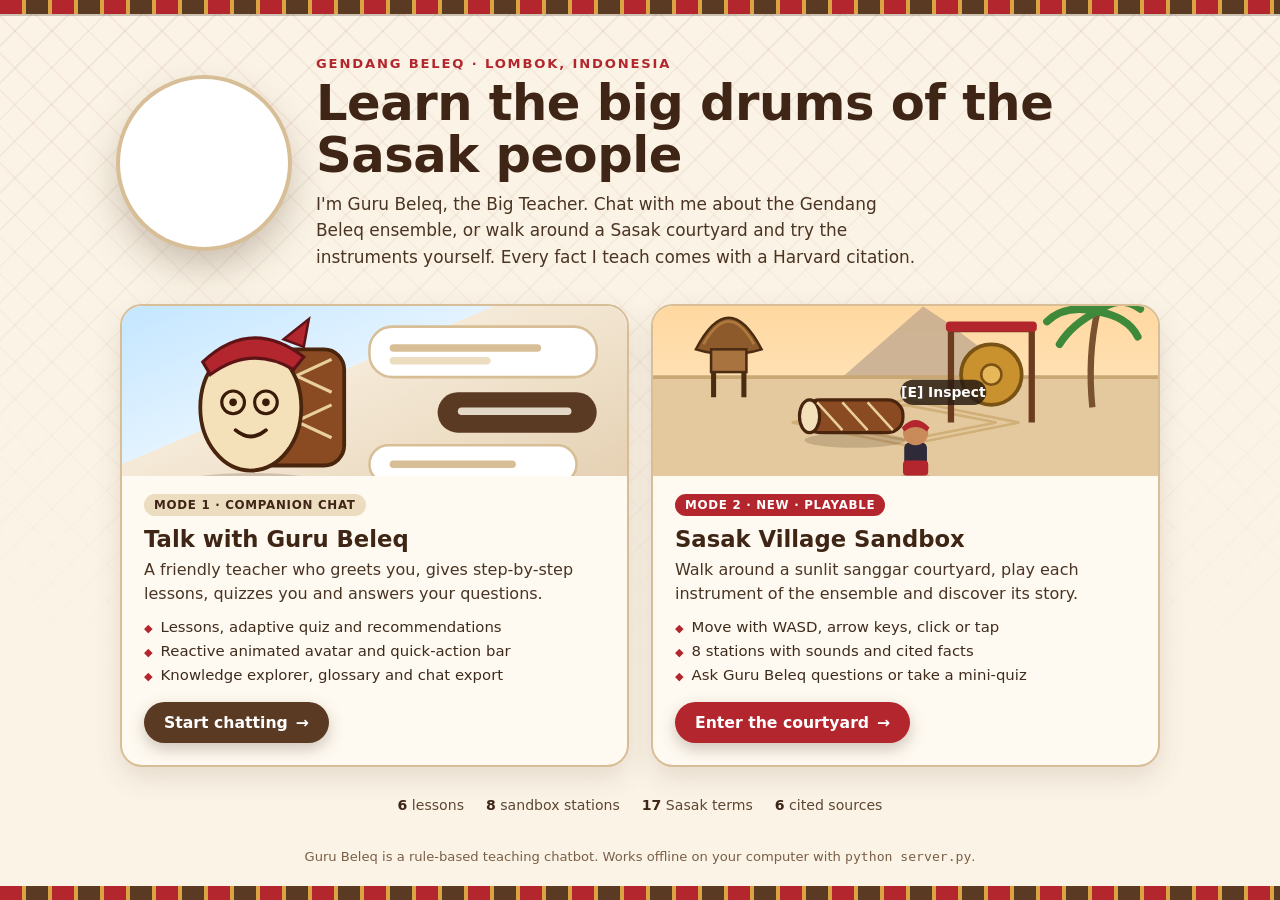
==== web/landing.html @ 57075780 "Add optional Gemini Smart Mode, mode-selection landing page and Sasak Village Sandbox Smart Mode (sr" ====
<!DOCTYPE html>
<html lang="en">
<head>
<meta charset="utf-8">
<meta name="viewport" content="width=device-width, initial-scale=1">
<title>Guru Beleq - Choose how to learn</title>
<meta name="description" content="Learn the Gendang Beleq, the big-drum ensemble of the Sasak people of Lombok, by chatting with Guru Beleq or exploring a playable Sasak village courtyard.">
<link rel="icon" href="/avatar.png">
<style>
  :root {
    --brown:#5b3a24; --brown-dark:#3e2515; --red:#b3262d; --red-dark:#8f1d23;
    --cream:#fbf4e6; --tan:#ecdcc0; --tan-dark:#d7be96; --gold:#d9a441; --ink:#2b1d12;
  }
  * { box-sizing:border-box; }
  html, body { margin:0; }
  body {
    min-height:100vh; font-family: system-ui, -apple-system, "Segoe UI", sans-serif; color:var(--ink);
    background-color:var(--cream);
    /* songket-like woven diamonds */
    background-image:
      linear-gradient(180deg, rgba(251,244,230,0) 0%, var(--cream) 78%),
      repeating-linear-gradient(45deg, rgba(179,38,45,0.06) 0 2px, transparent 2px 26px),
      repeating-linear-gradient(-45deg, rgba(91,58,36,0.07) 0 2px, transparent 2px 26px);
    display:flex; flex-direction:column;
  }
  .band {
    height:14px; flex:none;
    background:
      repeating-linear-gradient(90deg, var(--red) 0 22px, var(--gold) 22px 26px, var(--brown) 26px 48px, var(--gold) 48px 52px);
    box-shadow: 0 2px 0 rgba(62,37,21,0.25);
  }
  main { flex:1; width:100%; max-width:1080px; margin:0 auto; padding:34px 20px 28px; display:flex; flex-direction:column; justify-content:center; }

  .hero { display:flex; align-items:center; gap:28px; margin-bottom:34px; }
  .hero-avatar {
    flex:none; width:168px; height:168px; border-radius:50%;
    background:#fff url('/avatar.png') center/cover no-repeat;
    border:6px solid #fff; box-shadow: 0 0 0 4px var(--tan-dark), 0 18px 40px rgba(62,37,21,0.28);
    animation: bob 3.2s ease-in-out infinite; cursor:pointer;
  }
  @keyframes bob { 0%,100% { transform:translateY(0) rotate(-2deg); } 50% { transform:translateY(-8px) rotate(2deg); } }
  .eyebrow { margin:0 0 6px; font-size:.82rem; font-weight:700; letter-spacing:.14em; text-transform:uppercase; color:var(--red); }
  h1 { margin:0 0 10px; font-size:clamp(2rem, 5vw, 3.1rem); line-height:1.05; color:var(--brown-dark); letter-spacing:-.01em; }
  .lede { margin:0; max-width:56ch; font-size:1.06rem; line-height:1.55; color:#4a3423; }

  .modes { display:grid; grid-template-columns:1fr 1fr; gap:22px; }
  .mode {
    position:relative; display:flex; flex-direction:column; text-decoration:none; color:inherit;
    background:#fffaf1; border:2px solid var(--tan-dark); border-radius:22px; overflow:hidden;
    box-shadow: 0 10px 28px rgba(62,37,21,0.12);
    transition: transform .18s ease, box-shadow .18s ease, border-color .18s ease;
  }
  .mode:hover, .mode:focus-visible { transform:translateY(-4px); box-shadow:0 18px 40px rgba(62,37,21,0.2); border-color:var(--brown); outline:none; }
  .mode:focus-visible { box-shadow:0 0 0 4px rgba(179,38,45,0.35), 0 18px 40px rgba(62,37,21,0.2); }
  .scene { height:170px; position:relative; overflow:hidden; }
  .scene svg { width:100%; height:100%; display:block; }
  .mode-body { padding:18px 22px 22px; display:flex; flex-direction:column; flex:1; }
  .tag { align-self:flex-start; font-size:.74rem; font-weight:700; letter-spacing:.06em; text-transform:uppercase;
         padding:4px 10px; border-radius:999px; background:var(--tan); color:var(--brown-dark); margin-bottom:10px; }
  .tag.new { background:var(--red); color:#fff; }
  .mode h2 { margin:0 0 6px; font-size:1.42rem; color:var(--brown-dark); }
  .mode p { margin:0 0 12px; line-height:1.5; color:#4a3423; }
  .mode ul { margin:0 0 18px; padding:0; list-style:none; display:grid; gap:6px; font-size:.93rem; color:#3f2b1c; }
  .mode li { display:flex; gap:8px; align-items:flex-start; }
  .mode li::before { content:"◆"; color:var(--red); font-size:.7rem; margin-top:4px; }
  .cta {
    margin-top:auto; align-self:flex-start; display:inline-flex; align-items:center; gap:8px;
    padding:11px 20px; border-radius:999px; font-weight:700; font-size:.98rem; color:#fff;
    background:var(--brown); box-shadow:0 6px 16px rgba(62,37,21,0.25); transition: background .15s;
  }
  .mode.sandbox .cta { background:var(--red); }
  .mode:hover .cta { background:var(--brown-dark); }
  .mode.sandbox:hover .cta { background:var(--red-dark); }
  .cta span { transition: transform .15s; }
  .mode:hover .cta span { transform:translateX(4px); }

  .facts { margin:30px 0 0; display:flex; flex-wrap:wrap; gap:10px 22px; justify-content:center; font-size:.88rem; color:#5d4532; }
  .facts b { color:var(--brown-dark); }
  footer { text-align:center; padding:0 20px 22px; font-size:.82rem; color:#7a5f48; }
  footer a { color:var(--brown); }

  @media (max-width: 760px) {
    main { padding:24px 16px 20px; }
    .hero { flex-direction:column; text-align:center; gap:16px; margin-bottom:24px; }
    .hero-avatar { width:128px; height:128px; }
    .lede { margin:0 auto; }
    .modes { grid-template-columns:1fr; gap:16px; }
    .scene { height:140px; }
  }
  @media (prefers-reduced-motion: reduce) { .hero-avatar { animation:none; } .mode, .cta span { transition:none; } }
</style>
</head>
<body>
<div class="band" aria-hidden="true"></div>
<main>
  <section class="hero">
    <div class="hero-avatar" id="avatar" role="img" aria-label="Guru Beleq, a smiling drum wearing a Sasak head cloth" title="Tap me!"></div>
    <div>
      <p class="eyebrow">Gendang Beleq · Lombok, Indonesia</p>
      <h1>Learn the big drums of the Sasak people</h1>
      <p class="lede">I'm Guru Beleq, the Big Teacher. Chat with me about the Gendang Beleq ensemble, or walk around a Sasak courtyard and try the instruments yourself. Every fact I teach comes with a Harvard citation.</p>
    </div>
  </section>

  <section class="modes" aria-label="Choose a mode">
    <a class="mode chat" href="/chat">
      <div class="scene" aria-hidden="true">
        <svg viewBox="0 0 400 170" preserveAspectRatio="xMidYMid slice">
          <defs>
            <linearGradient id="room" x1="0" y1="0" x2="1" y2="1"><stop offset="0" stop-color="#bfe4ff"/><stop offset=".42" stop-color="#e3f3ff"/><stop offset=".421" stop-color="#f5ead8"/><stop offset="1" stop-color="#e4cfb0"/></linearGradient>
          </defs>
          <rect width="400" height="170" fill="url(#room)"/>
          <rect x="196" y="34" width="180" height="40" rx="18" fill="#fff" stroke="#d7be96" stroke-width="2"/>
          <rect x="212" y="48" width="120" height="6" rx="3" fill="#d7be96"/><rect x="212" y="58" width="80" height="6" rx="3" fill="#ecdcc0"/>
          <rect x="250" y="86" width="126" height="32" rx="16" fill="#5b3a24"/>
          <rect x="266" y="98" width="90" height="6" rx="3" fill="#fbf4e6" opacity=".85"/>
          <rect x="196" y="128" width="164" height="30" rx="15" fill="#fff" stroke="#d7be96" stroke-width="2"/>
          <rect x="212" y="140" width="100" height="6" rx="3" fill="#d7be96"/>
          <g transform="translate(36 22)">
            <ellipse cx="66" cy="136" rx="56" ry="8" fill="#3e2515" opacity=".18"/>
            <rect x="64" y="30" width="76" height="92" rx="16" fill="#8a4b22" stroke="#4a250d" stroke-width="3"/>
            <path d="M74 38 L130 64 M74 64 L130 38 M74 74 L130 100 M74 100 L130 74" stroke="#e9cf9d" stroke-width="2.5"/>
            <ellipse cx="66" cy="76" rx="40" ry="50" fill="#f5e1b9" stroke="#4a250d" stroke-width="3"/>
            <circle cx="52" cy="72" r="9" fill="none" stroke="#3a1b08" stroke-width="2.5"/><circle cx="78" cy="72" r="9" fill="none" stroke="#3a1b08" stroke-width="2.5"/>
            <circle cx="52" cy="72" r="3" fill="#3a1b08"/><circle cx="78" cy="72" r="3" fill="#3a1b08"/>
            <path d="M54 94 Q66 104 78 94" fill="none" stroke="#3a1b08" stroke-width="3" stroke-linecap="round"/>
            <path d="M28 40 Q66 4 108 36 L100 46 Q66 26 34 50 Z" fill="#b3262d" stroke="#5e1316" stroke-width="2.5"/>
            <path d="M92 22 L112 6 L108 28 Z" fill="#b3262d" stroke="#5e1316" stroke-width="2"/>
          </g>
        </svg>
      </div>
      <div class="mode-body">
        <span class="tag">Mode 1 · Companion chat</span>
        <h2>Talk with Guru Beleq</h2>
        <p>A friendly teacher who greets you, gives step-by-step lessons, quizzes you and answers your questions.</p>
        <ul>
          <li>Lessons, adaptive quiz and recommendations</li>
          <li>Reactive animated avatar and quick-action bar</li>
          <li>Knowledge explorer, glossary and chat export</li>
        </ul>
        <span class="cta">Start chatting <span>→</span></span>
      </div>
    </a>

    <a class="mode sandbox" href="/sandbox">
      <div class="scene" aria-hidden="true">
        <svg viewBox="0 0 400 170" preserveAspectRatio="xMidYMid slice">
          <defs>
            <linearGradient id="sky" x1="0" y1="0" x2="0" y2="1"><stop offset="0" stop-color="#ffd59a"/><stop offset="1" stop-color="#ffefd2"/></linearGradient>
          </defs>
          <rect width="400" height="170" fill="url(#sky)"/>
          <path d="M150 74 L214 18 L232 30 L290 74 Z" fill="#b9a38c" opacity=".7"/>
          <rect y="74" width="400" height="96" fill="#e3c99d"/>
          <path d="M0 74 H400" stroke="#c9a874" stroke-width="3"/>
          <g fill="none" stroke="#c49a5c" stroke-width="2" opacity=".55">
            <path d="M110 110 L200 92 L290 110 L200 128 Z"/><path d="M128 110 L200 96 L272 110 L200 124 Z"/>
          </g>
          <g transform="translate(26 6)">
            <path d="M8 46 Q34 -4 60 46 Q34 54 8 46 Z" fill="#8c5a2b" stroke="#4a2c12" stroke-width="2"/>
            <path d="M14 42 Q34 6 54 42" fill="none" stroke="#b07a3e" stroke-width="2"/>
            <rect x="20" y="46" width="28" height="18" fill="#a8733f" stroke="#4a2c12" stroke-width="2"/>
            <path d="M22 64 V84 M46 64 V84" stroke="#4a2c12" stroke-width="4"/>
          </g>
          <g transform="translate(340 8)">
            <path d="M8 90 Q4 50 12 14" stroke="#7a5230" stroke-width="5" fill="none"/>
            <path d="M12 14 Q-14 8 -28 22 M12 14 Q30 0 46 12 M12 14 Q0 -6 -10 -8 M12 14 Q36 18 44 34 M12 14 Q-8 24 -18 40" stroke="#3f8a3a" stroke-width="6" fill="none" stroke-linecap="round"/>
          </g>
          <g transform="translate(120 80)">
            <ellipse cx="40" cy="44" rx="40" ry="6" fill="#3e2515" opacity=".18"/>
            <rect x="0" y="12" width="78" height="26" rx="12" fill="#8a4b22" stroke="#4a250d" stroke-width="2.5"/>
            <ellipse cx="4" cy="25" rx="8" ry="13" fill="#f5e1b9" stroke="#4a250d" stroke-width="2.5"/>
            <path d="M10 14 L30 36 M30 14 L50 36 M50 14 L70 36" stroke="#e9cf9d" stroke-width="2"/>
          </g>
          <g transform="translate(236 30)">
            <path d="M0 80 V6 H64 V80" stroke="#6b3d1e" stroke-width="5" fill="none"/>
            <rect x="-4" y="0" width="72" height="8" rx="3" fill="#b3262d"/>
            <circle cx="32" cy="42" r="24" fill="#c9922e" stroke="#7a5214" stroke-width="3"/>
            <circle cx="32" cy="42" r="8" fill="#e7b75a" stroke="#7a5214" stroke-width="2"/>
          </g>
          <g transform="translate(196 104)">
            <ellipse cx="12" cy="50" rx="13" ry="4" fill="#3e2515" opacity=".2"/>
            <rect x="3" y="22" width="18" height="18" rx="4" fill="#2f2a3a"/>
            <rect x="2" y="36" width="20" height="12" rx="3" fill="#b3262d"/>
            <circle cx="12" cy="14" r="10" fill="#c98b5a"/>
            <path d="M1 10 Q12 -2 23 10 L21 13 Q12 6 3 13 Z" fill="#b3262d"/>
          </g>
          <g font-family="system-ui,sans-serif" font-weight="700" font-size="11">
            <rect x="196" y="76" width="68" height="20" rx="10" fill="#2b1d12" opacity=".85"/>
            <text x="230" y="90" fill="#fff" text-anchor="middle">[E] Inspect</text>
          </g>
        </svg>
      </div>
      <div class="mode-body">
        <span class="tag new">Mode 2 · New · Playable</span>
        <h2>Sasak Village Sandbox</h2>
        <p>Walk around a sunlit sanggar courtyard, play each instrument of the ensemble and discover its story.</p>
        <ul>
          <li>Move with WASD, arrow keys, click or tap</li>
          <li>8 stations with sounds and cited facts</li>
          <li>Ask Guru Beleq questions or take a mini-quiz</li>
        </ul>
        <span class="cta">Enter the courtyard <span>→</span></span>
      </div>
    </a>
  </section>

  <p class="facts" id="facts"><span><b>6</b> lessons</span><span><b>8</b> sandbox stations</span><span><b>17</b> Sasak terms</span><span><b>6</b> cited sources</span></p>
</main>
<footer>Guru Beleq is a rule-based teaching chatbot. Works offline on your computer with <code>python server.py</code>.</footer>
<div class="band" aria-hidden="true"></div>

<script>
// A soft drum thump when Guru Beleq is tapped.
document.getElementById('avatar').addEventListener('click', () => {
  try {
    const ctx = new (window.AudioContext || window.webkitAudioContext)();
    [[160, 0], [95, 0.17]].forEach(([f, t]) => {
      const o = ctx.createOscillator(), g = ctx.createGain(), now = ctx.currentTime + t;
      o.type = 'triangle'; o.frequency.setValueAtTime(f, now); o.frequency.exponentialRampToValueAtTime(f * 0.4, now + 0.25);
      g.gain.setValueAtTime(0.3, now); g.gain.exponentialRampToValueAtTime(0.001, now + 0.3);
      o.connect(g).connect(ctx.destination); o.start(now); o.stop(now + 0.32);
    });
  } catch {}
});
// Live counts from the knowledge base (the static numbers stay if the server can't be reached).
fetch('/api/meta').then(r => r.json()).then(m => {
  const el = document.getElementById('facts').querySelectorAll('b');
  el[0].textContent = m.topics.length; el[2].textContent = m.glossary.length;
}).catch(() => {});
</script>
</body>
</html>
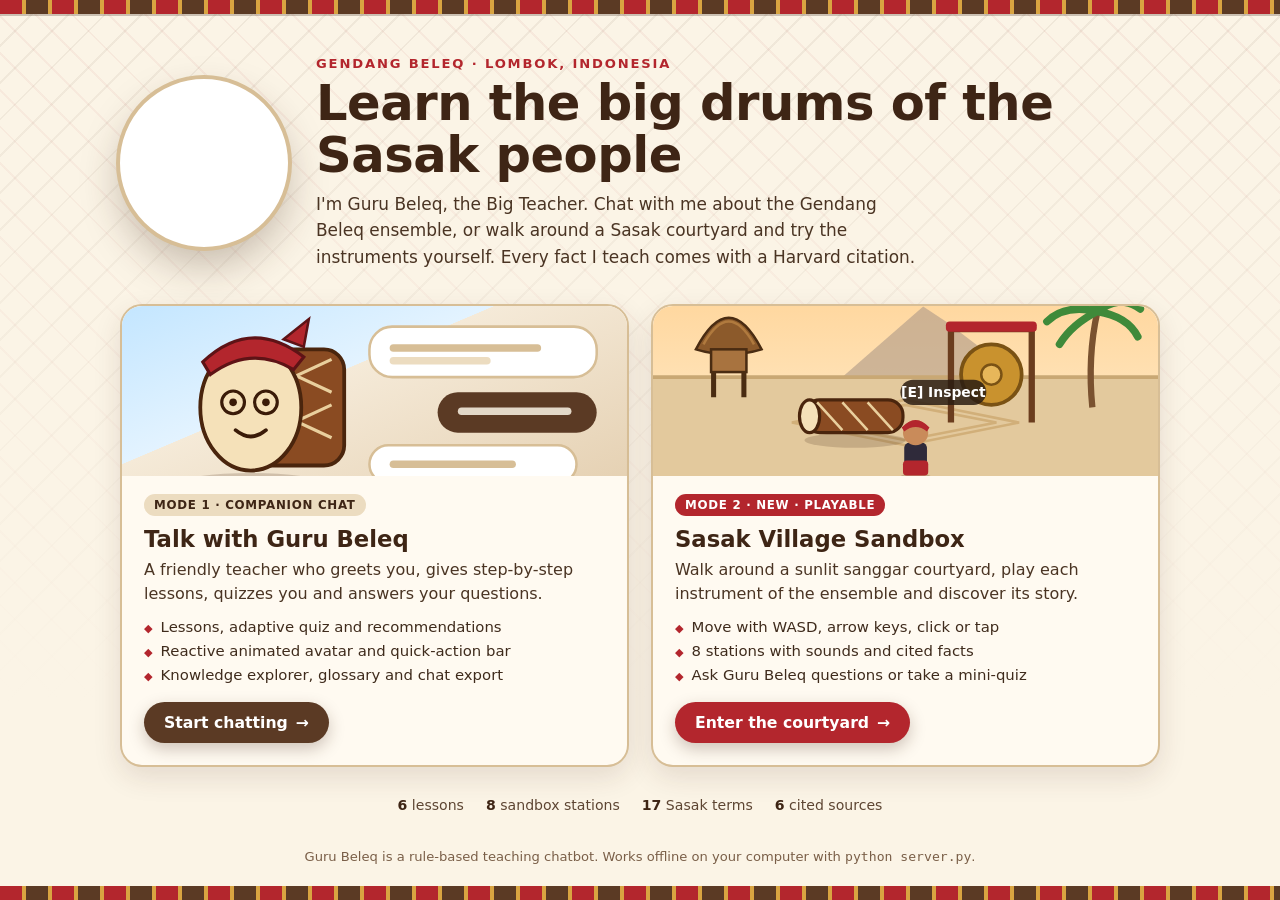
==== commit a28def46: "Add Bahasa Malaysia language switch and centre the mascot - EN | BM toggle on every page and in the " ====
--- a/web/landing.html
+++ b/web/landing.html
@@ -6,6 +6,7 @@
 <title>Guru Beleq - Choose how to learn</title>
 <meta name="description" content="Learn the Gendang Beleq, the big-drum ensemble of the Sasak people of Lombok, by chatting with Guru Beleq or exploring a playable Sasak village courtyard.">
 <link rel="icon" href="/avatar.png">
+<script src="/lang.js"></script>
 <style>
   :root {
     --brown:#5b3a24; --brown-dark:#3e2515; --red:#b3262d; --red-dark:#8f1d23;
@@ -29,6 +30,7 @@
       repeating-linear-gradient(90deg, var(--red) 0 22px, var(--gold) 22px 26px, var(--brown) 26px 48px, var(--gold) 48px 52px);
     box-shadow: 0 2px 0 rgba(62,37,21,0.25);
   }
+  .topbar { position:absolute; top:24px; right:20px; z-index:5; }
   main { flex:1; width:100%; max-width:1080px; margin:0 auto; padding:34px 20px 28px; display:flex; flex-direction:column; justify-content:center; }
 
   .hero { display:flex; align-items:center; gap:28px; margin-bottom:34px; }
@@ -71,8 +73,8 @@
   .mode.sandbox .cta { background:var(--red); }
   .mode:hover .cta { background:var(--brown-dark); }
   .mode.sandbox:hover .cta { background:var(--red-dark); }
-  .cta span { transition: transform .15s; }
-  .mode:hover .cta span { transform:translateX(4px); }
+  .cta .arrow { transition: transform .15s; }
+  .mode:hover .cta .arrow { transform:translateX(4px); }
 
   .facts { margin:30px 0 0; display:flex; flex-wrap:wrap; gap:10px 22px; justify-content:center; font-size:.88rem; color:#5d4532; }
   .facts b { color:var(--brown-dark); }
@@ -87,23 +89,24 @@
     .modes { grid-template-columns:1fr; gap:16px; }
     .scene { height:140px; }
   }
-  @media (prefers-reduced-motion: reduce) { .hero-avatar { animation:none; } .mode, .cta span { transition:none; } }
+  @media (prefers-reduced-motion: reduce) { .hero-avatar { animation:none; } .mode, .cta .arrow { transition:none; } }
 </style>
 </head>
 <body>
 <div class="band" aria-hidden="true"></div>
+<div class="topbar" id="langSlot"></div>
 <main>
   <section class="hero">
-    <div class="hero-avatar" id="avatar" role="img" aria-label="Guru Beleq, a smiling drum wearing a Sasak head cloth" title="Tap me!"></div>
+    <div class="hero-avatar" id="avatar" role="img" aria-label="Guru Beleq, a smiling drum wearing a Sasak head cloth" data-i18n-aria="avatar.aria" title="Tap me!" data-i18n-title="avatar.title"></div>
     <div>
       <p class="eyebrow">Gendang Beleq · Lombok, Indonesia</p>
-      <h1>Learn the big drums of the Sasak people</h1>
-      <p class="lede">I'm Guru Beleq, the Big Teacher. Chat with me about the Gendang Beleq ensemble, or walk around a Sasak courtyard and try the instruments yourself. Every fact I teach comes with a Harvard citation.</p>
+      <h1 data-i18n="h1">Learn the big drums of the Sasak people</h1>
+      <p class="lede" data-i18n="lede">I'm Guru Beleq, the Big Teacher. Chat with me about the Gendang Beleq ensemble, or walk around a Sasak courtyard and try the instruments yourself. Every fact I teach comes with a Harvard citation.</p>
     </div>
   </section>
 
-  <section class="modes" aria-label="Choose a mode">
-    <a class="mode chat" href="/chat">
+  <section class="modes" aria-label="Choose a mode" data-i18n-aria="modes.aria">
+    <a class="mode chat" href="/chat" data-lang-link>
       <div class="scene" aria-hidden="true">
         <svg viewBox="0 0 400 170" preserveAspectRatio="xMidYMid slice">
           <defs>
@@ -130,19 +133,19 @@
         </svg>
       </div>
       <div class="mode-body">
-        <span class="tag">Mode 1 · Companion chat</span>
-        <h2>Talk with Guru Beleq</h2>
-        <p>A friendly teacher who greets you, gives step-by-step lessons, quizzes you and answers your questions.</p>
+        <span class="tag" data-i18n="m1.tag">Mode 1 · Companion chat</span>
+        <h2 data-i18n="m1.h2">Talk with Guru Beleq</h2>
+        <p data-i18n="m1.p">A friendly teacher who greets you, gives step-by-step lessons, quizzes you and answers your questions.</p>
         <ul>
-          <li>Lessons, adaptive quiz and recommendations</li>
-          <li>Reactive animated avatar and quick-action bar</li>
-          <li>Knowledge explorer, glossary and chat export</li>
+          <li data-i18n="m1.li1">Lessons, adaptive quiz and recommendations</li>
+          <li data-i18n="m1.li2">Reactive animated avatar and quick-action bar</li>
+          <li data-i18n="m1.li3">Knowledge explorer, glossary and chat export</li>
         </ul>
-        <span class="cta">Start chatting <span>→</span></span>
+        <span class="cta"><span data-i18n="m1.cta">Start chatting</span> <span class="arrow">→</span></span>
       </div>
     </a>
 
-    <a class="mode sandbox" href="/sandbox">
+    <a class="mode sandbox" href="/sandbox" data-lang-link>
       <div class="scene" aria-hidden="true">
         <svg viewBox="0 0 400 170" preserveAspectRatio="xMidYMid slice">
           <defs>
@@ -186,30 +189,69 @@
           </g>
           <g font-family="system-ui,sans-serif" font-weight="700" font-size="11">
             <rect x="196" y="76" width="68" height="20" rx="10" fill="#2b1d12" opacity=".85"/>
-            <text x="230" y="90" fill="#fff" text-anchor="middle">[E] Inspect</text>
+            <text x="230" y="90" fill="#fff" text-anchor="middle" data-i18n="m2.inspect">[E] Inspect</text>
           </g>
         </svg>
       </div>
       <div class="mode-body">
-        <span class="tag new">Mode 2 · New · Playable</span>
-        <h2>Sasak Village Sandbox</h2>
-        <p>Walk around a sunlit sanggar courtyard, play each instrument of the ensemble and discover its story.</p>
+        <span class="tag new" data-i18n="m2.tag">Mode 2 · New · Playable</span>
+        <h2 data-i18n="m2.h2">Sasak Village Sandbox</h2>
+        <p data-i18n="m2.p">Walk around a sunlit sanggar courtyard, play each instrument of the ensemble and discover its story.</p>
         <ul>
-          <li>Move with WASD, arrow keys, click or tap</li>
-          <li>8 stations with sounds and cited facts</li>
-          <li>Ask Guru Beleq questions or take a mini-quiz</li>
+          <li data-i18n="m2.li1">Move with WASD, arrow keys, click or tap</li>
+          <li data-i18n="m2.li2">8 stations with sounds and cited facts</li>
+          <li data-i18n="m2.li3">Ask Guru Beleq questions or take a mini-quiz</li>
         </ul>
-        <span class="cta">Enter the courtyard <span>→</span></span>
+        <span class="cta"><span data-i18n="m2.cta">Enter the courtyard</span> <span class="arrow">→</span></span>
       </div>
     </a>
   </section>
 
-  <p class="facts" id="facts"><span><b>6</b> lessons</span><span><b>8</b> sandbox stations</span><span><b>17</b> Sasak terms</span><span><b>6</b> cited sources</span></p>
+  <p class="facts" id="facts"><span><b>6</b> <span data-i18n="f.lessons">lessons</span></span><span><b>8</b> <span data-i18n="f.stations">sandbox stations</span></span><span><b>17</b> <span data-i18n="f.terms">Sasak terms</span></span><span><b>6</b> <span data-i18n="f.sources">cited sources</span></span></p>
 </main>
-<footer>Guru Beleq is a rule-based teaching chatbot. Works offline on your computer with <code>python server.py</code>.</footer>
+<footer data-i18n-html="footer">Guru Beleq is a rule-based teaching chatbot. Works offline on your computer with <code>python server.py</code>.</footer>
 <div class="band" aria-hidden="true"></div>
 
 <script>
+GBLang.add({
+  en: {
+    'page.title': 'Guru Beleq - Choose how to learn',
+    'avatar.aria': 'Guru Beleq, a smiling drum wearing a Sasak head cloth', 'avatar.title': 'Tap me!',
+    'h1': 'Learn the big drums of the Sasak people',
+    'lede': "I'm Guru Beleq, the Big Teacher. Chat with me about the Gendang Beleq ensemble, or walk around a Sasak courtyard and try the instruments yourself. Every fact I teach comes with a Harvard citation.",
+    'modes.aria': 'Choose a mode',
+    'm1.tag': 'Mode 1 · Companion chat', 'm1.h2': 'Talk with Guru Beleq',
+    'm1.p': 'A friendly teacher who greets you, gives step-by-step lessons, quizzes you and answers your questions.',
+    'm1.li1': 'Lessons, adaptive quiz and recommendations', 'm1.li2': 'Reactive animated avatar and quick-action bar',
+    'm1.li3': 'Knowledge explorer, glossary and chat export', 'm1.cta': 'Start chatting',
+    'm2.inspect': '[E] Inspect', 'm2.tag': 'Mode 2 · New · Playable', 'm2.h2': 'Sasak Village Sandbox',
+    'm2.p': 'Walk around a sunlit sanggar courtyard, play each instrument of the ensemble and discover its story.',
+    'm2.li1': 'Move with WASD, arrow keys, click or tap', 'm2.li2': '8 stations with sounds and cited facts',
+    'm2.li3': 'Ask Guru Beleq questions or take a mini-quiz', 'm2.cta': 'Enter the courtyard',
+    'f.lessons': 'lessons', 'f.stations': 'sandbox stations', 'f.terms': 'Sasak terms', 'f.sources': 'cited sources',
+    'footer': 'Guru Beleq is a rule-based teaching chatbot. Works offline on your computer with <code>python server.py</code>.',
+  },
+  ms: {
+    'page.title': 'Guru Beleq - Pilih cara belajar',
+    'avatar.aria': 'Guru Beleq, gendang yang tersenyum memakai kain ikat kepala Sasak', 'avatar.title': 'Ketik saya!',
+    'h1': 'Pelajari gendang besar masyarakat Sasak',
+    'lede': 'Saya Guru Beleq, si Guru Besar. Bersembang dengan saya tentang ensembel Gendang Beleq, atau berjalan di sekitar halaman kampung Sasak dan cuba alat-alat muziknya sendiri. Setiap fakta yang saya ajar disertakan dengan petikan Harvard.',
+    'modes.aria': 'Pilih mod',
+    'm1.tag': 'Mod 1 · Sembang bersama rakan', 'm1.h2': 'Bersembang dengan Guru Beleq',
+    'm1.p': 'Guru yang mesra menyapa anda, memberi pelajaran langkah demi langkah, menguji anda dengan kuiz dan menjawab soalan anda.',
+    'm1.li1': 'Pelajaran, kuiz adaptif dan cadangan', 'm1.li2': 'Avatar animasi yang reaktif dan bar tindakan pantas',
+    'm1.li3': 'Peneroka pengetahuan, glosari dan eksport sembang', 'm1.cta': 'Mula bersembang',
+    'm2.inspect': '[E] Periksa', 'm2.tag': 'Mod 2 · Baharu · Boleh dimainkan', 'm2.h2': 'Kotak Pasir Kampung Sasak',
+    'm2.p': 'Berjalan di sekitar halaman sanggar yang disinari matahari, mainkan setiap alat muzik ensembel dan temui kisahnya.',
+    'm2.li1': 'Bergerak dengan WASD, kekunci anak panah, klik atau ketik', 'm2.li2': '8 stesen dengan bunyi dan fakta bersumber',
+    'm2.li3': 'Tanya Guru Beleq soalan atau ambil kuiz mini', 'm2.cta': 'Masuk ke halaman',
+    'f.lessons': 'pelajaran', 'f.stations': 'stesen kotak pasir', 'f.terms': 'istilah Sasak', 'f.sources': 'sumber bersitasi',
+    'footer': 'Guru Beleq ialah chatbot pengajar berasaskan peraturan. Boleh digunakan di luar talian pada komputer anda dengan <code>python server.py</code>.',
+  },
+});
+GBLang.toggle(document.getElementById('langSlot'));
+GBLang.apply();
+
 // A soft drum thump when Guru Beleq is tapped.
 document.getElementById('avatar').addEventListener('click', () => {
   try {
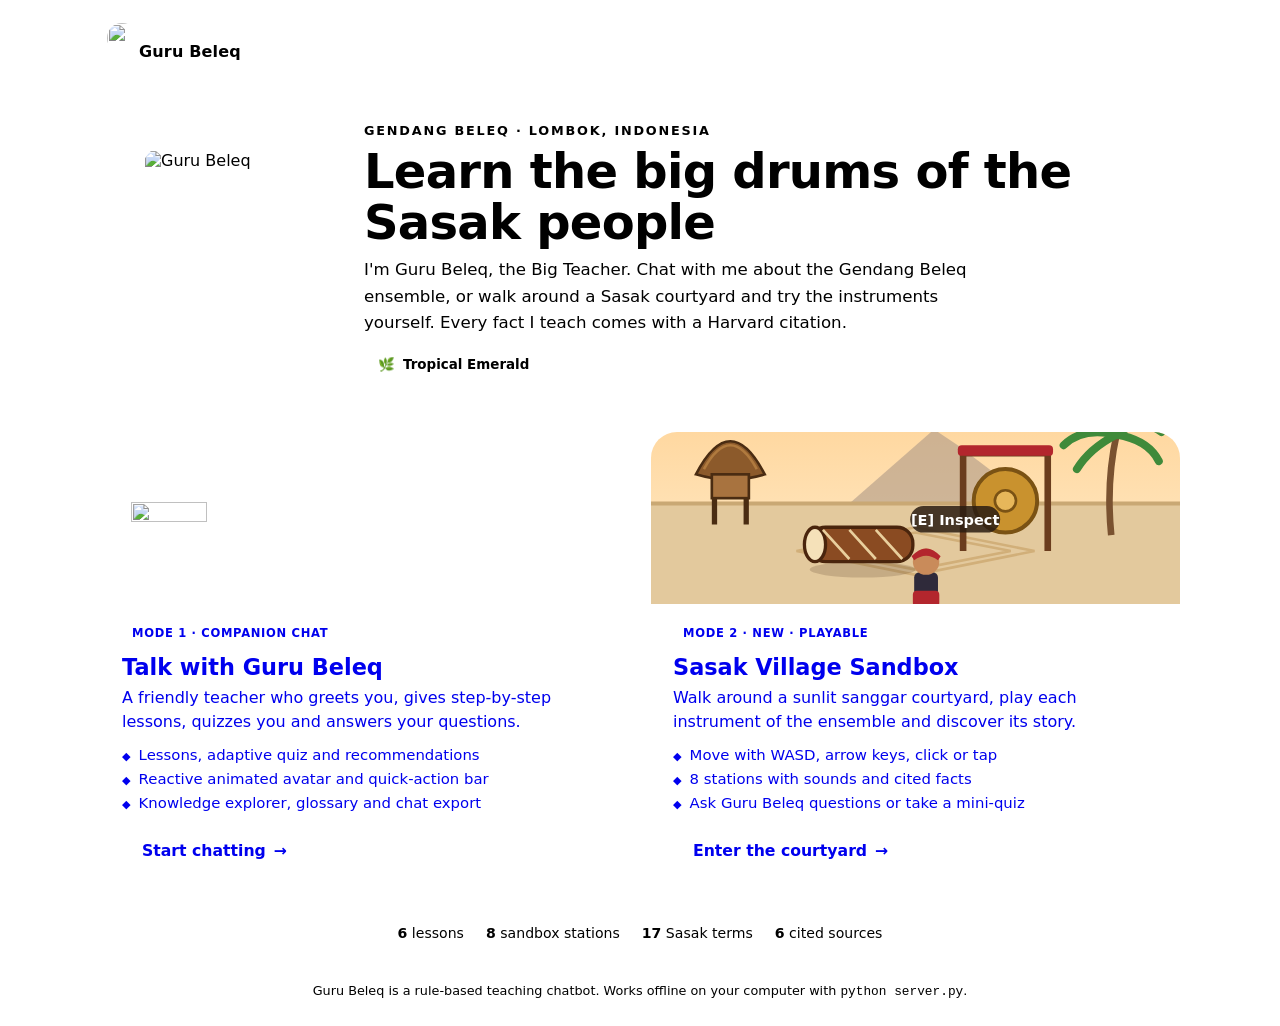
==== commit 3044e0a0: "Add time-of-day frosted-glass companion studio with the 3D Guru Beleq avatar - New 3D mascot sprite " ====
--- a/web/landing.html
+++ b/web/landing.html
@@ -2,135 +2,187 @@
 <html lang="en">
 <head>
 <meta charset="utf-8">
-<meta name="viewport" content="width=device-width, initial-scale=1">
+<meta name="viewport" content="width=device-width, initial-scale=1, viewport-fit=cover">
+<meta name="theme-color" content="#E0F2FE">
 <title>Guru Beleq - Choose how to learn</title>
 <meta name="description" content="Learn the Gendang Beleq, the big-drum ensemble of the Sasak people of Lombok, by chatting with Guru Beleq or exploring a playable Sasak village courtyard.">
 <link rel="icon" href="/avatar.png">
+<link rel="preload" as="image" href="/guru_3d.png">
+<link rel="stylesheet" href="/theme.css">
 <script src="/lang.js"></script>
+<script src="/theme.js"></script>
 <style>
-  :root {
-    --brown:#5b3a24; --brown-dark:#3e2515; --red:#b3262d; --red-dark:#8f1d23;
-    --cream:#fbf4e6; --tan:#ecdcc0; --tan-dark:#d7be96; --gold:#d9a441; --ink:#2b1d12;
-  }
   * { box-sizing:border-box; }
   html, body { margin:0; }
   body {
-    min-height:100vh; font-family: system-ui, -apple-system, "Segoe UI", sans-serif; color:var(--ink);
-    background-color:var(--cream);
-    /* songket-like woven diamonds */
-    background-image:
-      linear-gradient(180deg, rgba(251,244,230,0) 0%, var(--cream) 78%),
-      repeating-linear-gradient(45deg, rgba(179,38,45,0.06) 0 2px, transparent 2px 26px),
-      repeating-linear-gradient(-45deg, rgba(91,58,36,0.07) 0 2px, transparent 2px 26px);
+    min-height:100vh; min-height:100dvh; font-family: system-ui, -apple-system, "Segoe UI", sans-serif;
     display:flex; flex-direction:column;
   }
-  .band {
-    height:14px; flex:none;
-    background:
-      repeating-linear-gradient(90deg, var(--red) 0 22px, var(--gold) 22px 26px, var(--brown) 26px 48px, var(--gold) 48px 52px);
-    box-shadow: 0 2px 0 rgba(62,37,21,0.25);
-  }
-  .topbar { position:absolute; top:24px; right:20px; z-index:5; }
-  main { flex:1; width:100%; max-width:1080px; margin:0 auto; padding:34px 20px 28px; display:flex; flex-direction:column; justify-content:center; }
-
-  .hero { display:flex; align-items:center; gap:28px; margin-bottom:34px; }
-  .hero-avatar {
-    flex:none; width:168px; height:168px; border-radius:50%;
-    background:#fff url('/avatar.png') center/cover no-repeat;
-    border:6px solid #fff; box-shadow: 0 0 0 4px var(--tan-dark), 0 18px 40px rgba(62,37,21,0.28);
-    animation: bob 3.2s ease-in-out infinite; cursor:pointer;
-  }
-  @keyframes bob { 0%,100% { transform:translateY(0) rotate(-2deg); } 50% { transform:translateY(-8px) rotate(2deg); } }
-  .eyebrow { margin:0 0 6px; font-size:.82rem; font-weight:700; letter-spacing:.14em; text-transform:uppercase; color:var(--red); }
-  h1 { margin:0 0 10px; font-size:clamp(2rem, 5vw, 3.1rem); line-height:1.05; color:var(--brown-dark); letter-spacing:-.01em; }
-  .lede { margin:0; max-width:56ch; font-size:1.06rem; line-height:1.55; color:#4a3423; }
-
+  :focus-visible { outline:2px solid var(--focus); outline-offset:3px; }
+
+  /* top bar: brand dock on the left, EN | BM and the time-of-day switch on the right */
+  .topbar {
+    position:relative; z-index:5; width:100%; max-width:1120px; margin:0 auto; padding:16px 20px 0;
+    display:flex; align-items:center; justify-content:space-between; gap:10px; flex-wrap:wrap;
+  }
+  .brand { padding:5px 16px 5px 5px; gap:10px; font-weight:800; letter-spacing:.01em; }
+  .brand img {
+    width:34px; height:34px; border-radius:50%; object-fit:cover; object-position:50% 30%;
+    background:rgba(255,255,255,0.88); padding:2px;
+  }
+  .toggles { gap:6px; }
+
+  main {
+    position:relative; z-index:2; flex:1; width:100%; max-width:1120px; margin:0 auto; padding:26px 20px 24px;
+    display:flex; flex-direction:column; justify-content:center; gap:22px;
+  }
+
+  /* ---------- hero ---------- */
+  .hero { background-color:var(--glass-strong); display:flex; align-items:center; gap:30px; padding:24px 30px 24px 24px; border-radius:30px; }
+  .hero-arch {
+    position:relative; flex:none; width:210px; height:270px; cursor:pointer;
+    border-radius:105px 105px 26px 26px; overflow:hidden;
+    background-color:var(--arch-tint); border:1px solid var(--arch-border);
+    box-shadow: 0 18px 44px var(--arch-shadow), inset 0 1px 0 rgba(255,255,255,0.45);
+    transition: background-color .6s ease, border-color .6s ease, box-shadow .6s ease;
+  }
+  .hero-arch .ground-shadow { left:24%; right:24%; bottom:12px; animation: gbShadowFloat 3.6s ease-in-out infinite; }
+  .hero-sprite {
+    position:absolute; left:10%; right:10%; top:13%; bottom:20px; width:80%; height:calc(87% - 20px);
+    object-fit:contain; object-position:50% 100%; transform-origin:50% 92%;
+    filter: drop-shadow(0 12px 14px var(--sprite-shadow)); pointer-events:none; -webkit-user-drag:none;
+    animation: gbFloat 3.6s ease-in-out infinite;
+  }
+  .hero-arch.hop .hero-sprite { animation: gbJump .78s cubic-bezier(.3,.7,.4,1) 2; }
+  .hero-arch.hop .ground-shadow { animation: gbShadowJump .78s cubic-bezier(.3,.7,.4,1) 2; }
+  .hero-arch .notes { position:absolute; inset:0; pointer-events:none; }
+  .eyebrow { margin:0 0 8px; font-size:.8rem; font-weight:800; letter-spacing:.14em; text-transform:uppercase; color:var(--card-title); transition:color .6s ease; }
+  h1 { margin:0 0 10px; font-size:clamp(1.9rem, 4.6vw, 3rem); line-height:1.06; letter-spacing:-.015em; }
+  .lede { margin:0 0 14px; max-width:58ch; font-size:1.04rem; line-height:1.58; color:var(--glass-muted); transition:color .6s ease; }
+  .studio-pill {
+    display:inline-flex; align-items:center; gap:8px; padding:7px 14px; border-radius:999px;
+    font-size:.84rem; font-weight:700; background-color:var(--chip-bg); color:var(--chip-ink); border:1px solid var(--chip-border);
+    transition: background-color .6s ease, color .6s ease, border-color .6s ease;
+  }
+
+  /* ---------- the two modes ---------- */
   .modes { display:grid; grid-template-columns:1fr 1fr; gap:22px; }
   .mode {
-    position:relative; display:flex; flex-direction:column; text-decoration:none; color:inherit;
-    background:#fffaf1; border:2px solid var(--tan-dark); border-radius:22px; overflow:hidden;
-    box-shadow: 0 10px 28px rgba(62,37,21,0.12);
-    transition: transform .18s ease, box-shadow .18s ease, border-color .18s ease;
-  }
-  .mode:hover, .mode:focus-visible { transform:translateY(-4px); box-shadow:0 18px 40px rgba(62,37,21,0.2); border-color:var(--brown); outline:none; }
-  .mode:focus-visible { box-shadow:0 0 0 4px rgba(179,38,45,0.35), 0 18px 40px rgba(62,37,21,0.2); }
-  .scene { height:170px; position:relative; overflow:hidden; }
+    position:relative; display:flex; flex-direction:column; text-decoration:none; overflow:hidden; border-radius:26px;
+    background-color:var(--glass-strong);
+    transition: transform .18s ease, box-shadow .18s ease, background-color .6s ease, border-color .6s ease, color .6s ease;
+  }
+  .mode:hover, .mode:focus-visible { transform:translateY(-4px); box-shadow:0 24px 56px var(--bubble-shadow); outline:none; }
+  .mode:focus-visible { box-shadow:0 0 0 4px var(--accent-ring), 0 24px 56px var(--bubble-shadow); }
+  .scene { height:172px; position:relative; overflow:hidden; border-bottom:1px solid var(--glass-border); }
   .scene svg { width:100%; height:100%; display:block; }
-  .mode-body { padding:18px 22px 22px; display:flex; flex-direction:column; flex:1; }
-  .tag { align-self:flex-start; font-size:.74rem; font-weight:700; letter-spacing:.06em; text-transform:uppercase;
-         padding:4px 10px; border-radius:999px; background:var(--tan); color:var(--brown-dark); margin-bottom:10px; }
-  .tag.new { background:var(--red); color:#fff; }
-  .mode h2 { margin:0 0 6px; font-size:1.42rem; color:var(--brown-dark); }
-  .mode p { margin:0 0 12px; line-height:1.5; color:#4a3423; }
-  .mode ul { margin:0 0 18px; padding:0; list-style:none; display:grid; gap:6px; font-size:.93rem; color:#3f2b1c; }
+
+  /* chat preview: a little arch with Guru Beleq and themed bubbles */
+  .scene-chat { display:flex; align-items:flex-end; gap:18px; padding:16px 22px 0; background-color:var(--arch-tint); transition:background-color .6s ease; }
+  .mini-arch {
+    position:relative; flex:none; width:108px; height:150px; border-radius:54px 54px 0 0; overflow:hidden;
+    background-color:var(--glass-bg); border:1px solid var(--arch-border); border-bottom:0;
+  }
+  .mini-arch img { position:absolute; left:8%; bottom:4px; width:84%; height:auto; filter:drop-shadow(0 6px 8px var(--sprite-shadow)); }
+  .mini-chat { flex:1; display:flex; flex-direction:column; gap:9px; padding-bottom:18px; min-width:0; }
+  .mb { display:block; height:26px; border-radius:14px; box-shadow:0 4px 14px var(--bubble-shadow); }
+  .mb.bot { align-self:flex-start; background-color:var(--bot-bg); border:1px solid var(--bot-border); border-bottom-left-radius:5px; }
+  .mb.user { align-self:flex-end; border-bottom-right-radius:5px; }
+  .mb.w1 { width:82%; } .mb.w2 { width:52%; } .mb.w3 { width:68%; }
+  .mini-chips { display:flex; gap:6px; }
+  .mini-chips i { display:block; width:38px; height:14px; border-radius:999px; background-color:var(--chip-bg); border:1px solid var(--chip-border); }
+  .mini-chips i:first-child { background-color:var(--primary-bg); border-color:transparent; }
+
+  .mode-body { padding:18px 22px 22px; display:flex; flex-direction:column; flex:1; color:var(--glass-ink); }
+  .tag {
+    align-self:flex-start; font-size:.72rem; font-weight:800; letter-spacing:.06em; text-transform:uppercase;
+    padding:4px 10px; border-radius:999px; margin-bottom:10px; background:var(--todo-bg); color:var(--todo-ink);
+  }
+  .tag.new { background:var(--primary-bg); color:var(--primary-ink); }
+  .mode h2 { margin:0 0 6px; font-size:1.4rem; }
+  .mode p { margin:0 0 12px; line-height:1.5; color:var(--glass-muted); }
+  .mode ul { margin:0 0 18px; padding:0; list-style:none; display:grid; gap:6px; font-size:.93rem; }
   .mode li { display:flex; gap:8px; align-items:flex-start; }
-  .mode li::before { content:"◆"; color:var(--red); font-size:.7rem; margin-top:4px; }
+  .mode li::before { content:"◆"; color:var(--accent); font-size:.7rem; margin-top:4px; }
   .cta {
     margin-top:auto; align-self:flex-start; display:inline-flex; align-items:center; gap:8px;
-    padding:11px 20px; border-radius:999px; font-weight:700; font-size:.98rem; color:#fff;
-    background:var(--brown); box-shadow:0 6px 16px rgba(62,37,21,0.25); transition: background .15s;
-  }
-  .mode.sandbox .cta { background:var(--red); }
-  .mode:hover .cta { background:var(--brown-dark); }
-  .mode.sandbox:hover .cta { background:var(--red-dark); }
+    padding:11px 20px; border-radius:999px; font-weight:700; font-size:.98rem;
+    background-color:var(--primary-bg); color:var(--primary-ink); box-shadow:0 8px 20px var(--bubble-shadow);
+    transition: background-color .15s ease;
+  }
+  .mode:hover .cta { background-color:var(--primary-hover); }
   .cta .arrow { transition: transform .15s; }
   .mode:hover .cta .arrow { transform:translateX(4px); }
 
-  .facts { margin:30px 0 0; display:flex; flex-wrap:wrap; gap:10px 22px; justify-content:center; font-size:.88rem; color:#5d4532; }
-  .facts b { color:var(--brown-dark); }
-  footer { text-align:center; padding:0 20px 22px; font-size:.82rem; color:#7a5f48; }
-  footer a { color:var(--brown); }
+  .facts {
+    align-self:center; margin:0; display:flex; flex-wrap:wrap; gap:8px 22px; justify-content:center;
+    padding:10px 20px; border-radius:999px; font-size:.88rem; background-color:var(--glass-strong); color:var(--glass-muted);
+  }
+  .facts b { color:var(--glass-ink); }
+  footer { position:relative; z-index:2; display:flex; justify-content:center; padding:0 20px 20px; }
+  footer .glass {
+    margin:0; padding:8px 16px; border-radius:999px; text-align:center; font-size:.8rem;
+    background-color:var(--glass-strong); color:var(--glass-muted);
+  }
+  footer code { color:var(--glass-ink); }
 
   @media (max-width: 760px) {
-    main { padding:24px 16px 20px; }
-    .hero { flex-direction:column; text-align:center; gap:16px; margin-bottom:24px; }
-    .hero-avatar { width:128px; height:128px; }
-    .lede { margin:0 auto; }
+    .topbar { padding:10px 12px 0; }
+    main { padding:16px 12px 18px; gap:16px; }
+    .hero { flex-direction:column; text-align:center; gap:16px; padding:20px 18px; }
+    .hero-arch { width:160px; height:206px; border-radius:80px 80px 22px 22px; }
+    .lede { margin:0 auto 14px; }
     .modes { grid-template-columns:1fr; gap:16px; }
-    .scene { height:140px; }
-  }
-  @media (prefers-reduced-motion: reduce) { .hero-avatar { animation:none; } .mode, .cta .arrow { transition:none; } }
+    .scene { height:150px; }
+    .facts, footer p { border-radius:20px; }
+  }
+  @media (prefers-reduced-motion: reduce) {
+    .hero-sprite, .hero-arch .ground-shadow { animation:none !important; }
+    .mode, .cta .arrow { transition:none; }
+  }
 </style>
 </head>
 <body>
-<div class="band" aria-hidden="true"></div>
-<div class="topbar" id="langSlot"></div>
+<div class="ambient" aria-hidden="true">
+  <div class="sky sky-morning"></div><div class="sky sky-afternoon"></div><div class="sky sky-evening"></div>
+  <span class="orb o1"></span><span class="orb o2"></span><span class="orb o3"></span><span class="orb o4"></span><span class="orb o5"></span>
+  <div class="ridge"></div><div class="lagoon"></div>
+  <div class="lanterns"><i></i><i></i><i></i><i></i><i></i><i></i><i></i><i></i></div>
+</div>
+
+<header class="topbar">
+  <div class="dock brand"><img src="/guru_3d.png" alt="" width="34" height="34"><span>Guru Beleq</span></div>
+  <div class="dock toggles" id="langSlot"></div>
+</header>
+
 <main>
-  <section class="hero">
-    <div class="hero-avatar" id="avatar" role="img" aria-label="Guru Beleq, a smiling drum wearing a Sasak head cloth" data-i18n-aria="avatar.aria" title="Tap me!" data-i18n-title="avatar.title"></div>
+  <section class="hero glass">
+    <div class="hero-arch" id="avatar" role="button" tabindex="0" aria-label="Guru Beleq, a smiling drum wearing a Sasak head cloth" data-i18n-aria="avatar.aria" title="Tap me!" data-i18n-title="avatar.title">
+      <div class="arch-scene" aria-hidden="true">
+        <span class="arch-sun"></span>
+        <span class="arch-lantern a1"></span><span class="arch-lantern a2"></span>
+        <span class="arch-ridge"></span><span class="arch-floor"></span>
+      </div>
+      <span class="ground-shadow" aria-hidden="true"></span>
+      <img class="hero-sprite" src="/guru_3d.png" alt="Guru Beleq" width="591" height="640" draggable="false">
+      <div class="notes" id="notes" aria-hidden="true"></div>
+    </div>
     <div>
       <p class="eyebrow">Gendang Beleq · Lombok, Indonesia</p>
       <h1 data-i18n="h1">Learn the big drums of the Sasak people</h1>
       <p class="lede" data-i18n="lede">I'm Guru Beleq, the Big Teacher. Chat with me about the Gendang Beleq ensemble, or walk around a Sasak courtyard and try the instruments yourself. Every fact I teach comes with a Harvard citation.</p>
+      <span class="studio-pill" id="studio"><span id="studioIcon" aria-hidden="true">🌿</span><span id="studioName">Tropical Emerald</span></span>
     </div>
   </section>
 
   <section class="modes" aria-label="Choose a mode" data-i18n-aria="modes.aria">
-    <a class="mode chat" href="/chat" data-lang-link>
-      <div class="scene" aria-hidden="true">
-        <svg viewBox="0 0 400 170" preserveAspectRatio="xMidYMid slice">
-          <defs>
-            <linearGradient id="room" x1="0" y1="0" x2="1" y2="1"><stop offset="0" stop-color="#bfe4ff"/><stop offset=".42" stop-color="#e3f3ff"/><stop offset=".421" stop-color="#f5ead8"/><stop offset="1" stop-color="#e4cfb0"/></linearGradient>
-          </defs>
-          <rect width="400" height="170" fill="url(#room)"/>
-          <rect x="196" y="34" width="180" height="40" rx="18" fill="#fff" stroke="#d7be96" stroke-width="2"/>
-          <rect x="212" y="48" width="120" height="6" rx="3" fill="#d7be96"/><rect x="212" y="58" width="80" height="6" rx="3" fill="#ecdcc0"/>
-          <rect x="250" y="86" width="126" height="32" rx="16" fill="#5b3a24"/>
-          <rect x="266" y="98" width="90" height="6" rx="3" fill="#fbf4e6" opacity=".85"/>
-          <rect x="196" y="128" width="164" height="30" rx="15" fill="#fff" stroke="#d7be96" stroke-width="2"/>
-          <rect x="212" y="140" width="100" height="6" rx="3" fill="#d7be96"/>
-          <g transform="translate(36 22)">
-            <ellipse cx="66" cy="136" rx="56" ry="8" fill="#3e2515" opacity=".18"/>
-            <rect x="64" y="30" width="76" height="92" rx="16" fill="#8a4b22" stroke="#4a250d" stroke-width="3"/>
-            <path d="M74 38 L130 64 M74 64 L130 38 M74 74 L130 100 M74 100 L130 74" stroke="#e9cf9d" stroke-width="2.5"/>
-            <ellipse cx="66" cy="76" rx="40" ry="50" fill="#f5e1b9" stroke="#4a250d" stroke-width="3"/>
-            <circle cx="52" cy="72" r="9" fill="none" stroke="#3a1b08" stroke-width="2.5"/><circle cx="78" cy="72" r="9" fill="none" stroke="#3a1b08" stroke-width="2.5"/>
-            <circle cx="52" cy="72" r="3" fill="#3a1b08"/><circle cx="78" cy="72" r="3" fill="#3a1b08"/>
-            <path d="M54 94 Q66 104 78 94" fill="none" stroke="#3a1b08" stroke-width="3" stroke-linecap="round"/>
-            <path d="M28 40 Q66 4 108 36 L100 46 Q66 26 34 50 Z" fill="#b3262d" stroke="#5e1316" stroke-width="2.5"/>
-            <path d="M92 22 L112 6 L108 28 Z" fill="#b3262d" stroke="#5e1316" stroke-width="2"/>
-          </g>
-        </svg>
+    <a class="mode chat glass" href="/chat" data-lang-link>
+      <div class="scene scene-chat" aria-hidden="true">
+        <div class="mini-arch"><span class="arch-scene"><span class="arch-sun"></span><span class="arch-ridge"></span></span><img src="/guru_3d.png" alt="" width="591" height="640"></div>
+        <div class="mini-chat">
+          <span class="mb bot w1"></span><span class="mb user w2"></span><span class="mb bot w3"></span>
+          <span class="mini-chips"><i></i><i></i><i></i></span>
+        </div>
       </div>
       <div class="mode-body">
         <span class="tag" data-i18n="m1.tag">Mode 1 · Companion chat</span>
@@ -145,7 +197,7 @@
       </div>
     </a>
 
-    <a class="mode sandbox" href="/sandbox" data-lang-link>
+    <a class="mode sandbox glass" href="/sandbox" data-lang-link>
       <div class="scene" aria-hidden="true">
         <svg viewBox="0 0 400 170" preserveAspectRatio="xMidYMid slice">
           <defs>
@@ -207,10 +259,9 @@
     </a>
   </section>
 
-  <p class="facts" id="facts"><span><b>6</b> <span data-i18n="f.lessons">lessons</span></span><span><b>8</b> <span data-i18n="f.stations">sandbox stations</span></span><span><b>17</b> <span data-i18n="f.terms">Sasak terms</span></span><span><b>6</b> <span data-i18n="f.sources">cited sources</span></span></p>
+  <p class="facts glass" id="facts"><span><b>6</b> <span data-i18n="f.lessons">lessons</span></span><span><b>8</b> <span data-i18n="f.stations">sandbox stations</span></span><span><b>17</b> <span data-i18n="f.terms">Sasak terms</span></span><span><b>6</b> <span data-i18n="f.sources">cited sources</span></span></p>
 </main>
-<footer data-i18n-html="footer">Guru Beleq is a rule-based teaching chatbot. Works offline on your computer with <code>python server.py</code>.</footer>
-<div class="band" aria-hidden="true"></div>
+<footer><p class="glass" data-i18n-html="footer">Guru Beleq is a rule-based teaching chatbot. Works offline on your computer with <code>python server.py</code>.</p></footer>
 
 <script>
 GBLang.add({
@@ -219,6 +270,7 @@
     'avatar.aria': 'Guru Beleq, a smiling drum wearing a Sasak head cloth', 'avatar.title': 'Tap me!',
     'h1': 'Learn the big drums of the Sasak people',
     'lede': "I'm Guru Beleq, the Big Teacher. Chat with me about the Gendang Beleq ensemble, or walk around a Sasak courtyard and try the instruments yourself. Every fact I teach comes with a Harvard citation.",
+    'studio.auto': 'follows your clock',
     'modes.aria': 'Choose a mode',
     'm1.tag': 'Mode 1 · Companion chat', 'm1.h2': 'Talk with Guru Beleq',
     'm1.p': 'A friendly teacher who greets you, gives step-by-step lessons, quizzes you and answers your questions.',
@@ -236,6 +288,7 @@
     'avatar.aria': 'Guru Beleq, gendang yang tersenyum memakai kain ikat kepala Sasak', 'avatar.title': 'Ketik saya!',
     'h1': 'Pelajari gendang besar masyarakat Sasak',
     'lede': 'Saya Guru Beleq, si Guru Besar. Bersembang dengan saya tentang ensembel Gendang Beleq, atau berjalan di sekitar halaman kampung Sasak dan cuba alat-alat muziknya sendiri. Setiap fakta yang saya ajar disertakan dengan petikan Harvard.',
+    'studio.auto': 'ikut jam anda',
     'modes.aria': 'Pilih mod',
     'm1.tag': 'Mod 1 · Sembang bersama rakan', 'm1.h2': 'Bersembang dengan Guru Beleq',
     'm1.p': 'Guru yang mesra menyapa anda, memberi pelajaran langkah demi langkah, menguji anda dengan kuiz dan menjawab soalan anda.',
@@ -250,10 +303,24 @@
   },
 });
 GBLang.toggle(document.getElementById('langSlot'));
+GBTheme.toggle(document.getElementById('langSlot'));
 GBLang.apply();
 
-// A soft drum thump when Guru Beleq is tapped.
-document.getElementById('avatar').addEventListener('click', () => {
+// The hero pill names the current studio look (and says when it is following the clock).
+function showStudio() {
+  const th = GBTheme.theme;
+  document.getElementById('studioIcon').textContent = GBTheme.icon(th);
+  document.getElementById('studioName').textContent =
+    GBTheme.name(th) + (GBTheme.mode === 'auto' ? ' · ' + GBLang.t('studio.auto') : '');
+}
+showStudio();
+GBTheme.onChange(showStudio);
+GBLang.onChange(showStudio);
+document.querySelector('.theme-toggle').addEventListener('click', showStudio);
+
+// A soft drum thump, a happy hop and a few notes when Guru Beleq is tapped.
+const avatar = document.getElementById('avatar'), notes = document.getElementById('notes');
+function drum() {
   try {
     const ctx = new (window.AudioContext || window.webkitAudioContext)();
     [[160, 0], [95, 0.17]].forEach(([f, t]) => {
@@ -263,7 +330,23 @@
       o.connect(g).connect(ctx.destination); o.start(now); o.stop(now + 0.32);
     });
   } catch {}
-});
+  avatar.classList.remove('hop');
+  void avatar.offsetWidth;  // restart the hop if tapped again mid-jump
+  avatar.classList.add('hop');
+  setTimeout(() => avatar.classList.remove('hop'), 1600);
+  ['🎵', '🎶', '✨'].forEach((icon, i) => setTimeout(() => {
+    const el = document.createElement('span');
+    el.className = 'particle';
+    el.textContent = icon;
+    el.style.left = (24 + Math.random() * 46) + '%';
+    el.style.top = (14 + Math.random() * 26) + '%';
+    notes.appendChild(el);
+    setTimeout(() => el.remove(), 1400);
+  }, i * 130));
+}
+avatar.addEventListener('click', drum);
+avatar.addEventListener('keydown', e => { if (e.key === 'Enter' || e.key === ' ') { e.preventDefault(); drum(); } });
+
 // Live counts from the knowledge base (the static numbers stay if the server can't be reached).
 fetch('/api/meta').then(r => r.json()).then(m => {
   const el = document.getElementById('facts').querySelectorAll('b');
